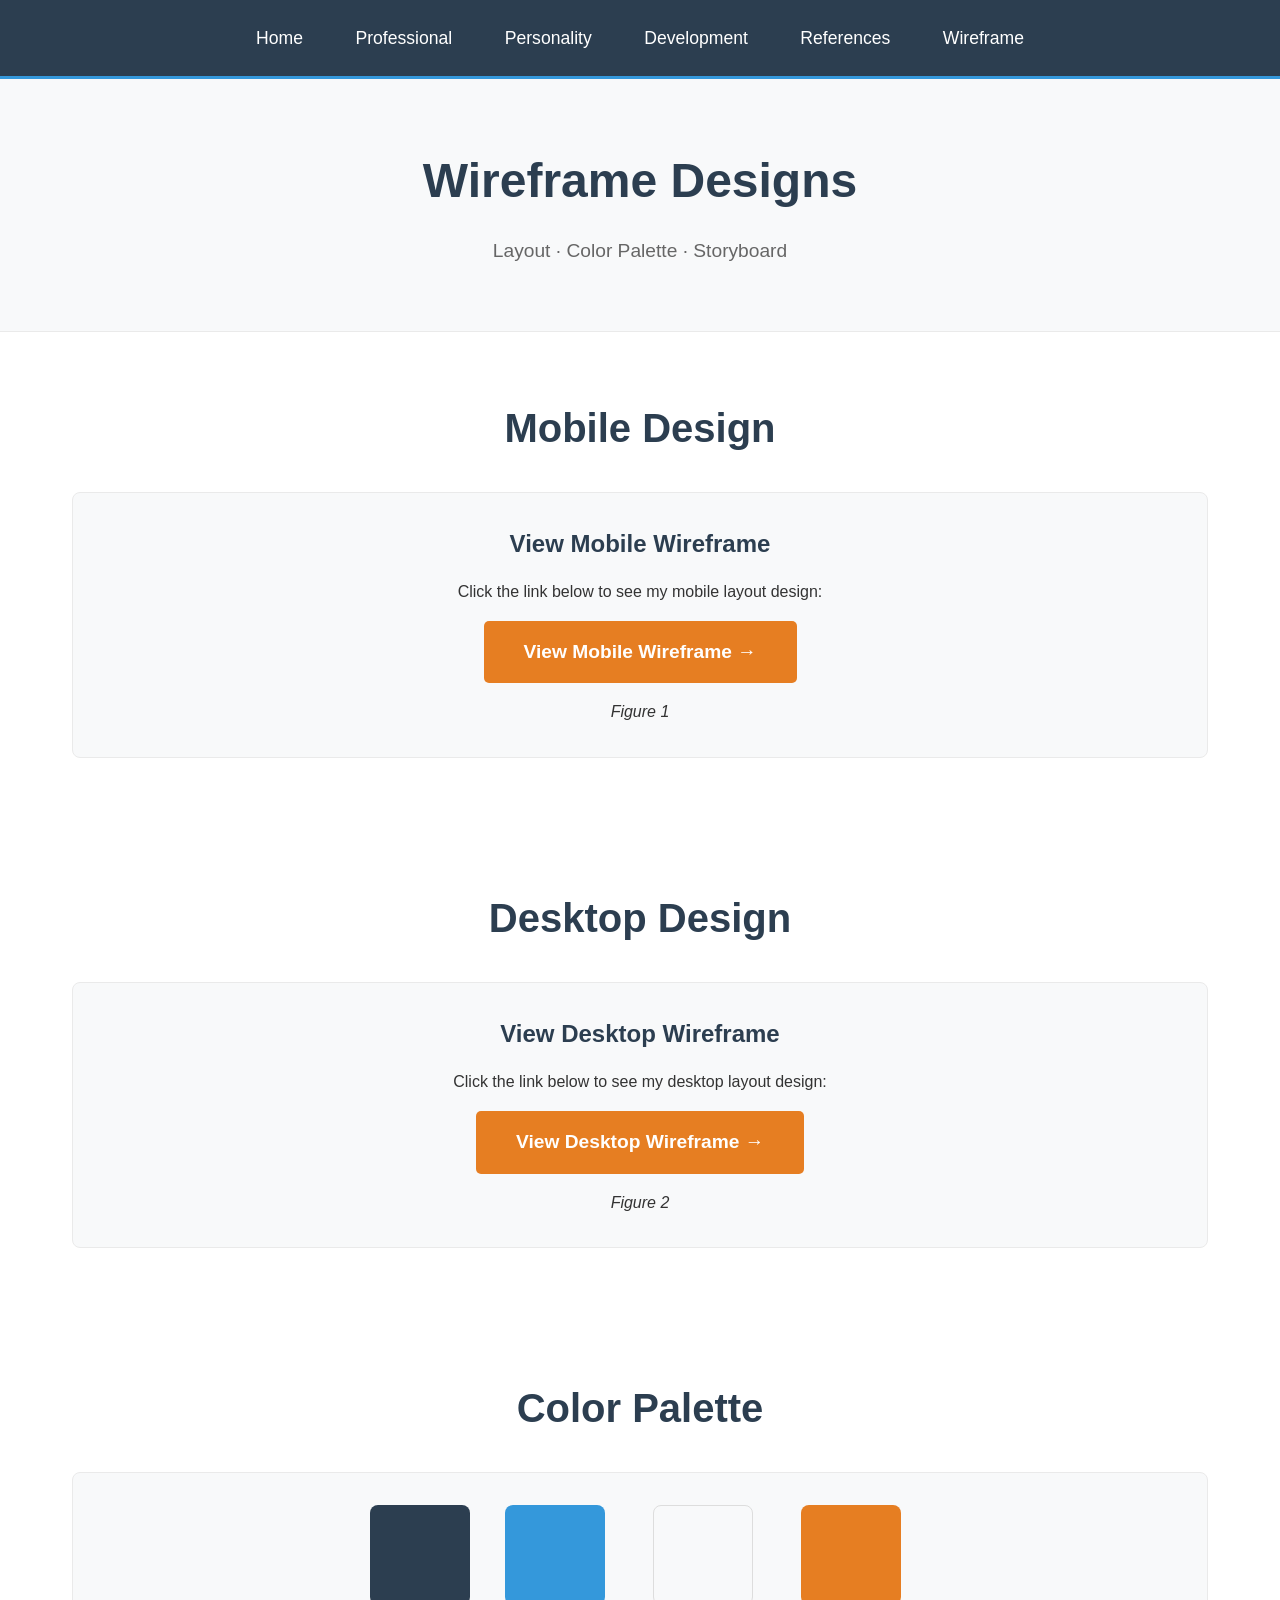
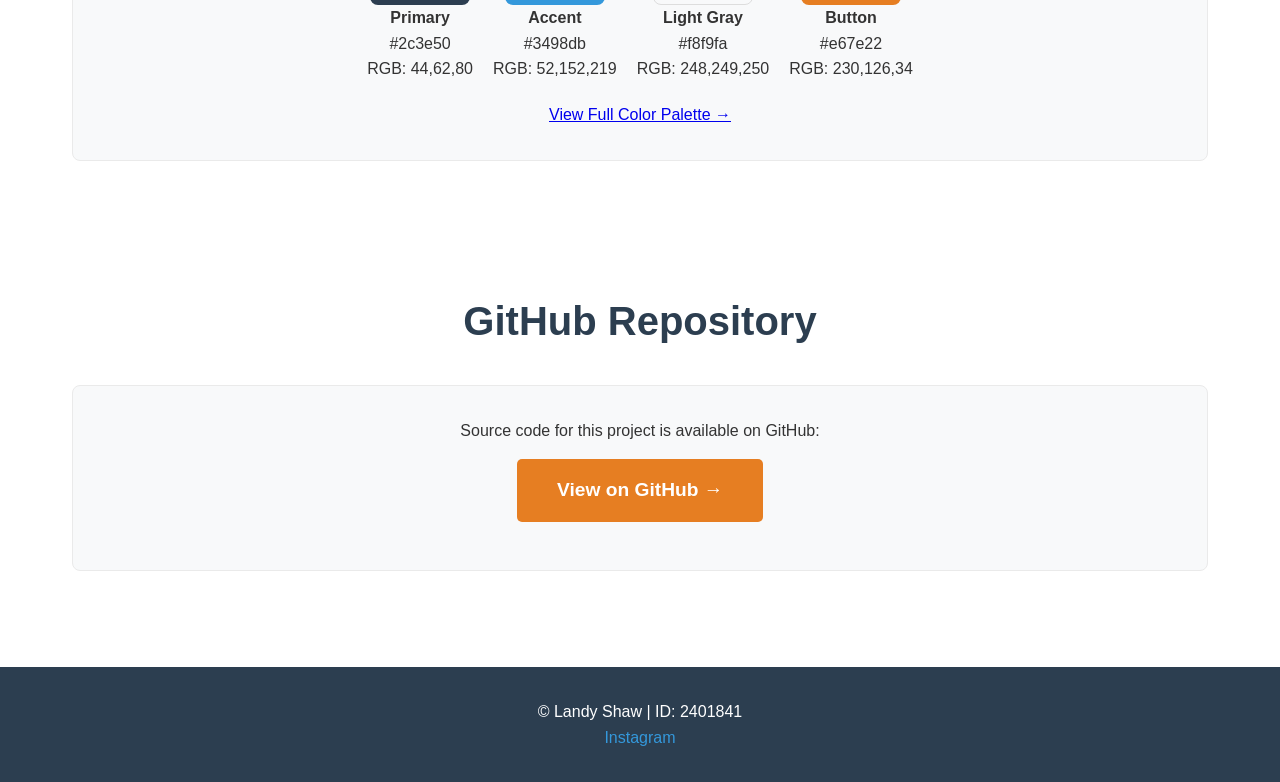
==== Wireframe.html @ cbf95b0c "IA 1 UPLOAD" ====
<!--Landy Shaw (2401841)-->
<!DOCTYPE html>
<html>
<head>
    <title>Wireframe - Landy Shaw</title>
    <link rel="stylesheet" href="IA_1.css">
</head>
<body>
    <!--Navigation-->
    <nav>
        <a href="About_me.html">Home</a>
        <a href="Professional.html">Professional</a>
        <a href="Personality.html">Personality</a>
        <a href="Development.html">Development</a>
        <a href="References.html">References</a>
        <a href="Wireframe.html">Wireframe</a>
    </nav>

    <header>
        <h1>Wireframe Designs</h1>
        <p>Layout · Color Palette · Storyboard</p>
    </header>

    <!--Main section-->
    <main>
        <!-- Mobile Wireframe-->
        <section id="mobile-wireframe">
            <h2>Mobile Design</h2>
            <div class="card" style="text-align: center;">
                <h3>View Mobile Wireframe</h3>
                <p>Click the link below to see my mobile layout design:</p>
                <p><a href="https://wireframe.cc/" target="_blank" class="button">View Mobile Wireframe →</a></p>
                <p><em>Figure 1</em></p>
            </div>
        </section>

        <!-- Desktop Wireframe -->
        <section id="desktop-wireframe">
            <h2>Desktop Design</h2>
            <div class="card" style="text-align: center;">
                <h3>View Desktop Wireframe</h3>
                <p>Click the link below to see my desktop layout design:</p>
                <p><a href="https://wireframe.cc/jUWqrK" target="_blank" class="button">View Desktop Wireframe →</a></p>
                <p><i>Figure 2</i></p>
            </div>
        </section>

        <!--Color Palette-->
        <section id="color-palette">
            <h2>Color Palette</h2>
            <div class="card">
                <div style="display: flex; gap: 20px; flex-wrap: wrap; justify-content: center;">
                    <div style="text-align: center;">
                        <div style="width: 100px; height: 100px; background: #2c3e50; border-radius: 8px; margin: 0 auto;"></div>
                        <p><strong>Primary</strong><br>#2c3e50<br>RGB: 44,62,80</p>
                    </div>
                    <div style="text-align: center;">
                        <div style="width: 100px; height: 100px; background: #3498db; border-radius: 8px; margin: 0 auto;"></div>
                        <p><strong>Accent</strong><br>#3498db<br>RGB: 52,152,219</p>
                    </div>
                    <div style="text-align: center;">
                        <div style="width: 100px; height: 100px; background: #f8f9fa; border-radius: 8px; margin: 0 auto; border: 1px solid #ddd;"></div>
                        <p><strong>Light Gray</strong><br>#f8f9fa<br>RGB: 248,249,250</p>
                    </div>
                    <div style="text-align: center;">
                        <div style="width: 100px; height: 100px; background: #e67e22; border-radius: 8px; margin: 0 auto;"></div>
                        <p><strong>Button</strong><br>#e67e22<br>RGB: 230,126,34</p>
                    </div>
                </div>
                <p style="text-align: center; margin-top: 20px;"><a href="https://www.figma.com/file/YOUR-COLOR-PALETTE-LINK" target="_blank">View Full Color Palette →</a></p>
            </div>
        </section>

        <!--GitHub-->
        <section id="github-link">
            <h2>GitHub Repository</h2>
            <div class="card" style="text-align: center;">
                <p>Source code for this project is available on GitHub:</p>
                <p><a href="https://github.com/YOUR-USERNAME/YOUR-REPO-NAME" target="_blank" class="button">View on GitHub →</a></p>
            </div>
        </section>
    </main>

    <footer>
        <p>&copy; Landy Shaw | ID: 2401841</p>
        <div class="footer-links">
            <a href="https://www.instagram.com/alt_unobtain">Instagram</a>
        </div>
    </footer>
</body>
</html>
---- IA_1.css ----
* {
    margin: 0;
    padding: 0;
    box-sizing: border-box;
}

:root {
    --primary: #2c3e50;      
    --accent: #3498db;        
    --bg: #ffffff;            
    --text: #333333;          
    --light-gray: #f8f9fa;    
    --font-main: 'Segoe UI', Arial, sans-serif;
}

body {
    font-family: var(--font-main);
    color: var(--text);
    background: var(--bg);
    line-height: 1.6;
}

/*Navigation Bar*/
nav {
    background: var(--primary);
    padding: 1.5rem 2rem;
    text-align: center;
    border-bottom: 3px solid var(--accent);
}

nav a {
    color: white;
    text-decoration: none;
    margin: 0 1.5rem;
    font-weight: 500;
    font-size: 1.1rem;
    padding: 0.5rem 0;
    transition: color 0.3s;
}

nav a:hover {
    color: var(--accent);
}

/*Header*/
header {
    text-align: center;
    padding: 4rem 2rem;
    background: var(--light-gray);
    border-bottom: 1px solid #eaeaea;
}

header h1 {
    font-size: 3rem;
    color: var(--primary);
    margin-bottom: 1rem;
}

header p {
    font-size: 1.2rem;
    max-width: 800px;
    margin: 0 auto;
    color: #666;
}

/*Sections*/
section {
    padding: 4rem 2rem;
    max-width: 1200px;
    margin: 0 auto;
}

section h2 {
    font-size: 2.5rem;
    color: var(--primary);
    margin-bottom: 2rem;
    text-align: center;
}

section h3 {
    font-size: 1.5rem;
    color: var(--primary);
    margin: 1.5rem 0 1rem;
}

/*Button Style*/
.button {
    display: inline-block;
    background: #e67e22;  
    color: white;
    padding: 1rem 2.5rem;
    text-decoration: none;
    border-radius: 5px;
    font-weight: bold;
    font-size: 1.2rem;
    margin: 1rem 0;
    transition: background 0.3s;
}

.button:hover {
    background: #d35400;
}

/*Card Styles*/
.card-container {
    display: grid;
    grid-template-columns: repeat(auto-fit, minmax(300px, 1fr));
    gap: 2rem;
    margin-top: 2rem;
}

.card {
    background: var(--light-gray);
    padding: 2rem;
    border-radius: 8px;
    border: 1px solid #eaeaea;
}

.card h3 {
    margin-top: 0;
    color: var(--primary);
}

/*List*/
ul, ol {
    margin-left: 2rem;
    margin-bottom: 1.5rem;
}

li {
    margin-bottom: 0.5rem;
}

/*Footer*/
footer {
    background: var(--primary);
    color: white;
    text-align: center;
    padding: 2rem;
    margin-top: 2rem;
}

footer a {
    color: var(--accent);
    text-decoration: none;
}

/*Media*/
@media (max-width: 768px) {
    nav a {
        display: block;
        margin: 0.5rem 0;
    }
    
    header h1 {
        font-size: 2rem;
    }
    
    section {
        padding: 2rem 1rem;
    }
    
    section h2 {
        font-size: 2rem;
    }
}

@media (min-width: 950px) {
    body {
        max-width: 1400px;
        margin: 0 auto;
        background: white;
    }
}
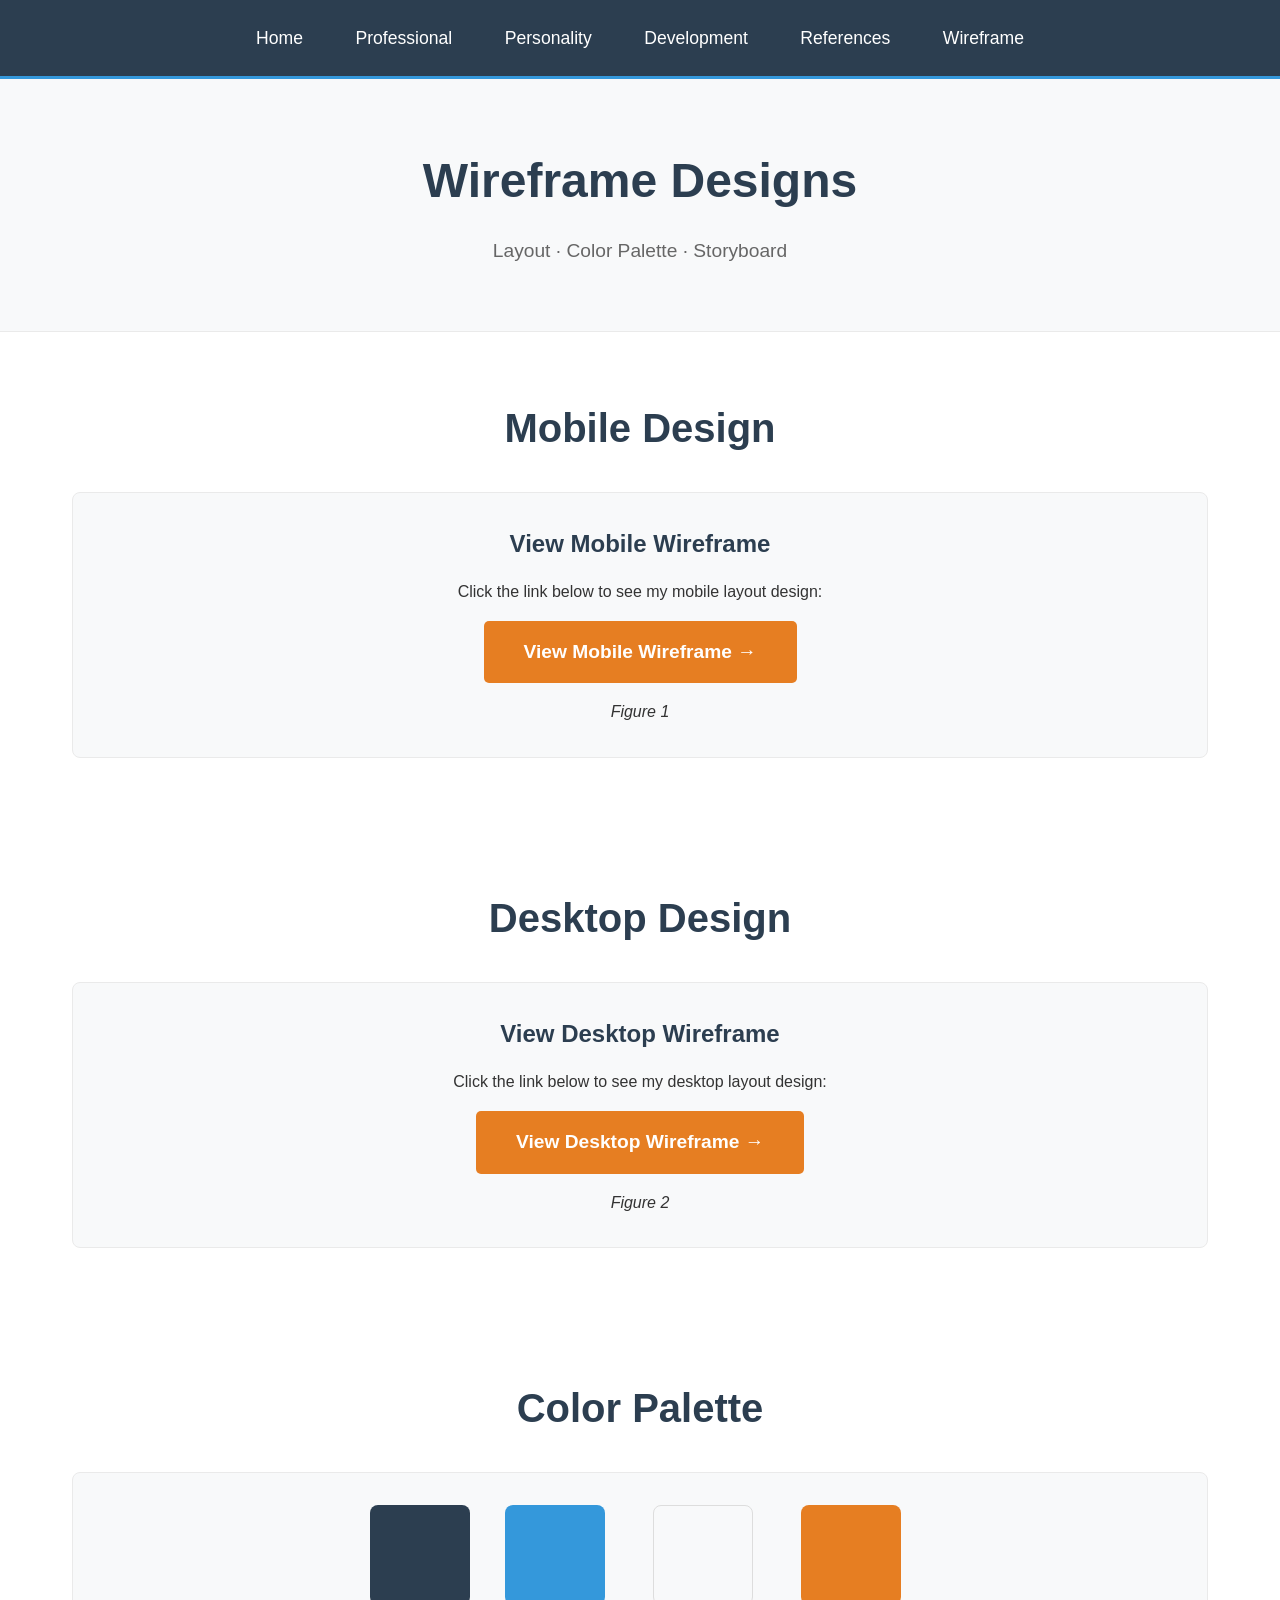
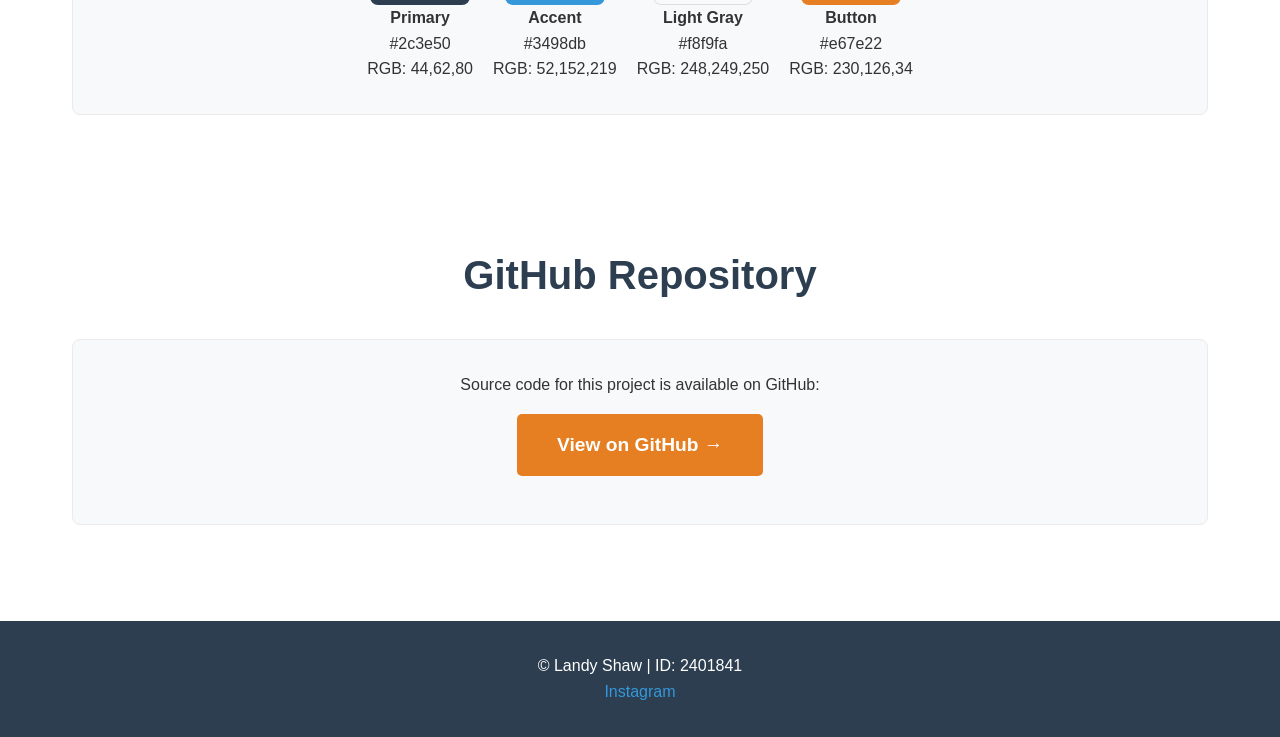
==== commit 098c54e1: "Update Wireframe.html" ====
--- a/Wireframe.html
+++ b/Wireframe.html
@@ -67,7 +67,6 @@
                         <p><strong>Button</strong><br>#e67e22<br>RGB: 230,126,34</p>
                     </div>
                 </div>
-                <p style="text-align: center; margin-top: 20px;"><a href="https://www.figma.com/file/YOUR-COLOR-PALETTE-LINK" target="_blank">View Full Color Palette →</a></p>
             </div>
         </section>
 
@@ -76,7 +75,7 @@
             <h2>GitHub Repository</h2>
             <div class="card" style="text-align: center;">
                 <p>Source code for this project is available on GitHub:</p>
-                <p><a href="https://github.com/YOUR-USERNAME/YOUR-REPO-NAME" target="_blank" class="button">View on GitHub →</a></p>
+                <p><a href="https://github.com/v3rtext/Landy_Shaw_2401841_IA1" target="_blank" class="button">View on GitHub →</a></p>
             </div>
         </section>
     </main>
@@ -88,4 +87,6 @@
         </div>
     </footer>
 </body>
-</html>+
+</html>
+
